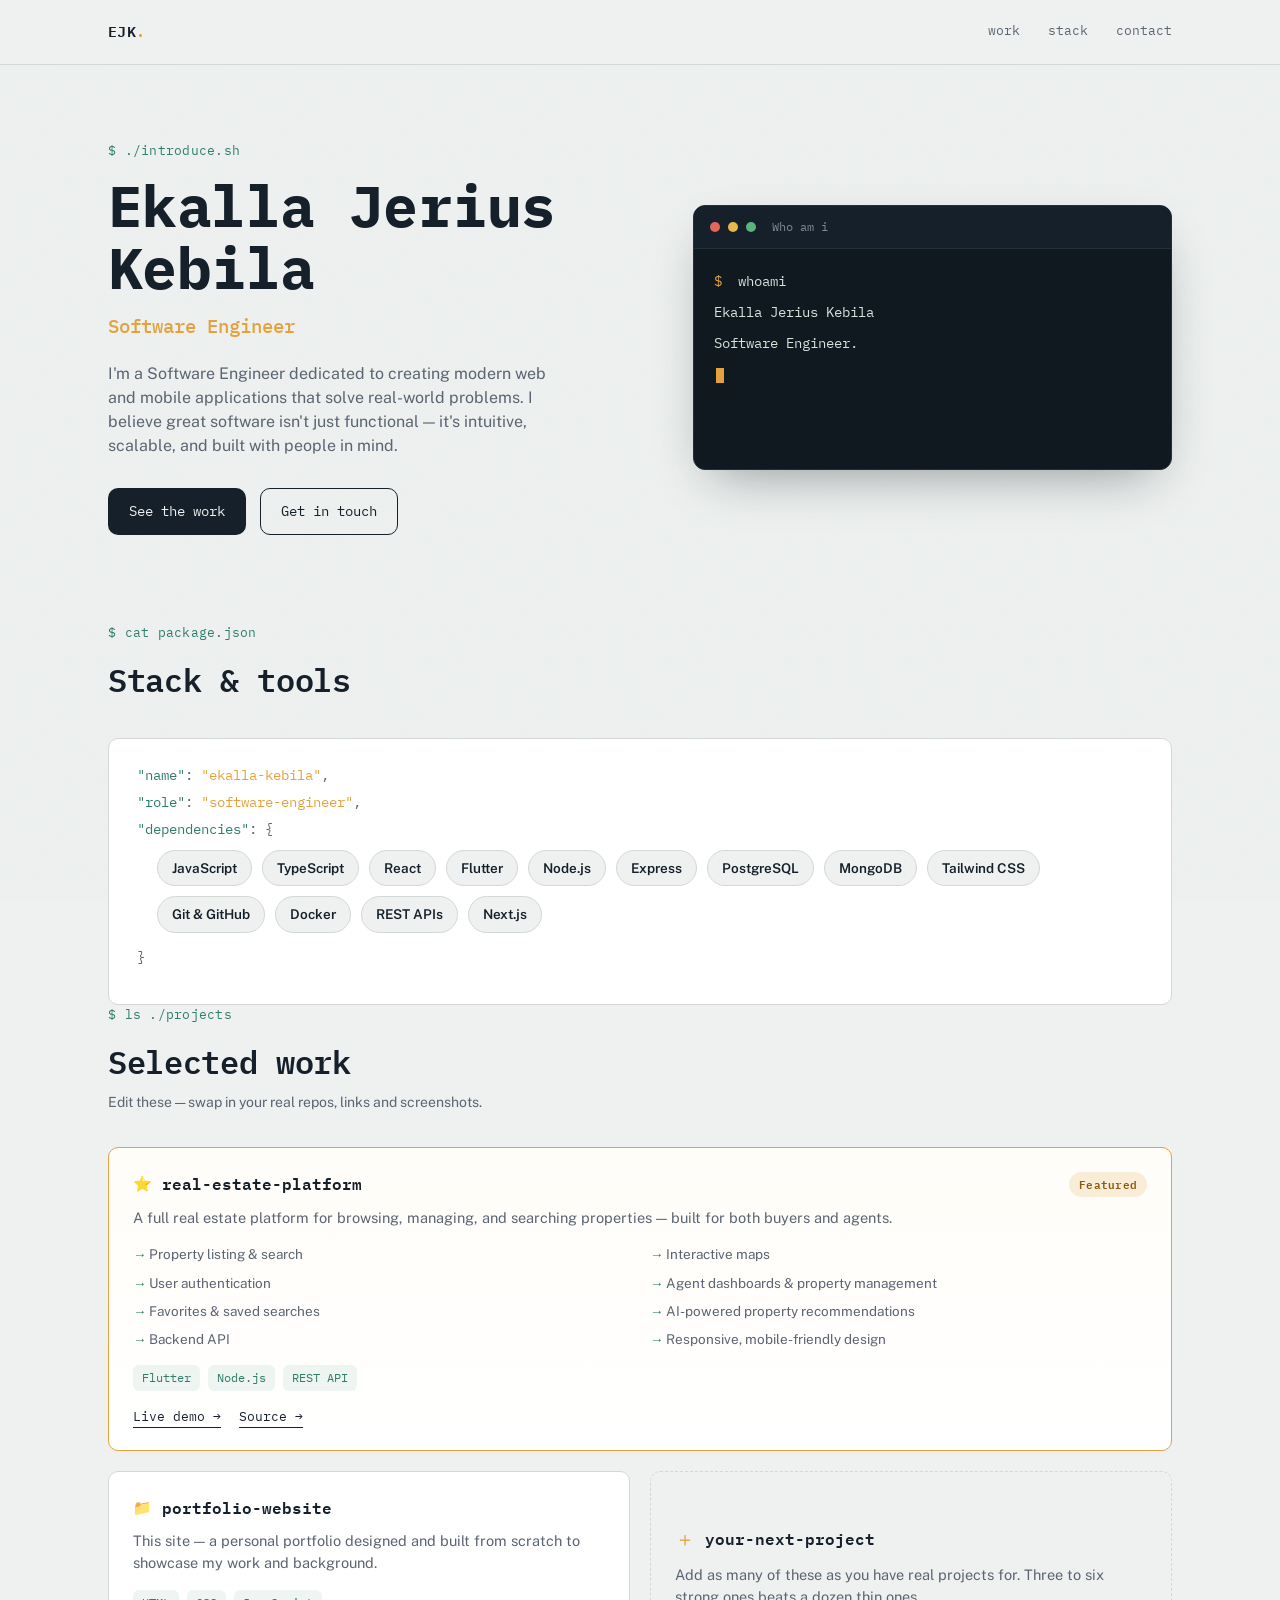
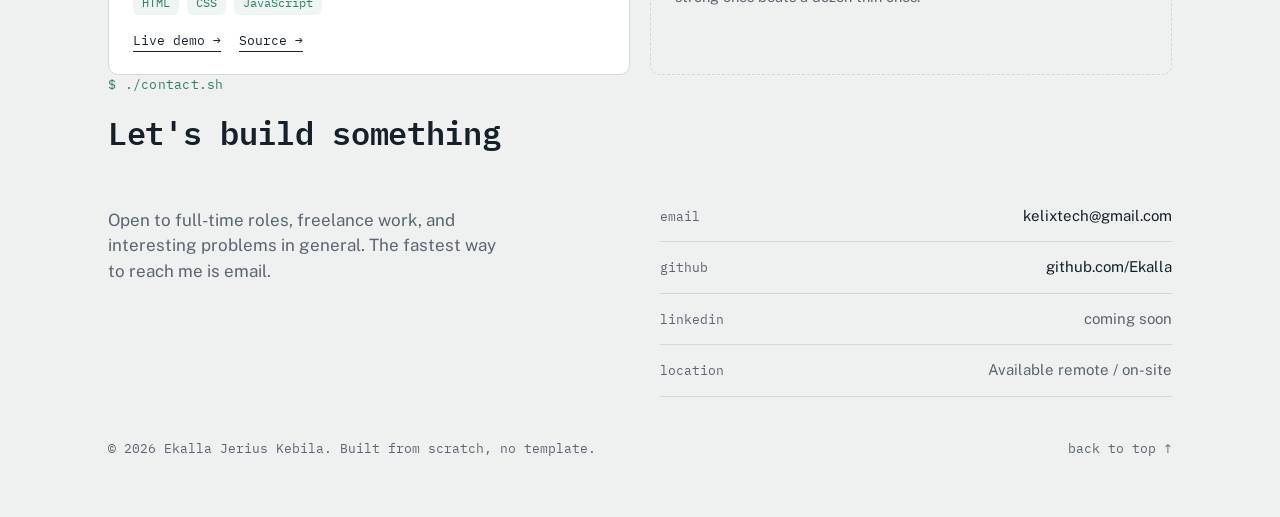
==== index.html @ 20f8044b "Update index.html" ====
<!DOCTYPE html>
<html lang="en">
<head>
<meta charset="UTF-8">
<meta name="viewport" content="width=device-width, initial-scale=1.0">
<title>Ekalla Jerius Kebila — Software Engineer</title>
<meta name="description" content="Portfolio of Ekalla Jerius Kebila, Software Engineer.">
<link rel="preconnect" href="https://fonts.googleapis.com">
<link rel="preconnect" href="https://fonts.gstatic.com" crossorigin>
<link href="https://fonts.googleapis.com/css2?family=IBM+Plex+Mono:wght@400;500;600;700&family=Public+Sans:wght@400;500;600;700;800&display=swap" rel="stylesheet">
<link rel="stylesheet" href="style.css">
</head>
<body>

<div class="noise"></div>

<header class="topbar">
  <div class="wrap topbar__inner">
    <span class="logo">EJK<span class="logo__dot">.</span></span>
    <nav class="nav">
      <a href="#work">work</a>
      <a href="#stack">stack</a>
      <a href="#contact">contact</a>
    </nav>
  </div>
</header>

<main>

  <!-- HERO -->
  <section class="hero wrap">
    <div class="hero__text">
      <p class="eyebrow">$ ./introduce.sh</p>
      <h1 class="h1">Ekalla Jerius<br>Kebila</h1>
      <p class="role">Software&nbsp;Engineer</p>
      <p class="hero__lede">
        I'm a Software Engineer dedicated to creating modern web and
        mobile applications that solve real-world problems. I believe
        great software isn't just functional — it's intuitive,
        scalable, and built with people in mind.
      </p>
      <div class="hero__cta">
        <a href="#work" class="btn btn--primary">See the work</a>
        <a href="#contact" class="btn btn--ghost">Get in touch</a>
      </div>
    </div>

    <div class="terminal" aria-hidden="false">
      <div class="terminal__bar">
        <span class="dot dot--r"></span>
        <span class="dot dot--y"></span>
        <span class="dot dot--g"></span>
        <span class="terminal__title">Who am i</span>
      </div>
      <div class="terminal__body" id="terminalBody">
        <p><span class="prompt">$</span> Who am i</p>
      </div>
    </div>
  </section>

  <!-- STACK / SKILLS -->
  <section id="stack" class="stack wrap">
    <div class="section-head">
      <p class="eyebrow">$ cat package.json</p>
      <h2 class="h2">Stack &amp; tools</h2>
    </div>

    <div class="pkg">
      <p class="pkg__line"><span class="pkg__key">"name"</span>: <span class="pkg__val">"ekalla-kebila"</span>,</p>
      <p class="pkg__line"><span class="pkg__key">"role"</span>: <span class="pkg__val">"software-engineer"</span>,</p>
      <p class="pkg__line"><span class="pkg__key">"dependencies"</span>: {</p>

      <div class="tag-grid">
        <span class="tag">JavaScript</span>
        <span class="tag">TypeScript</span>
        <span class="tag">React</span>
         <span class="tag">Flutter</span>
        <span class="tag">Node.js</span>
        <span class="tag">Express</span>
        <span class="tag">PostgreSQL</span>
        <span class="tag">MongoDB</span>
        <span class="tag">Tailwind CSS</span>
        <span class="tag">Git &amp; GitHub</span>
        <span class="tag">Docker</span>
        <span class="tag">REST APIs</span>
        <span class="tag">Next.js</span>
      </div>

      <p class="pkg__line">}</p>
    </div>
  </section>

  <!-- PROJECTS -->
  <section id="work" class="work wrap">
    <div class="section-head">
      <p class="eyebrow">$ ls ./projects</p>
      <h2 class="h2">Selected work</h2>
      <p class="section-note">Edit these — swap in your real repos, links and screenshots.</p>
    </div>

    <div class="repo-grid">

      <article class="repo repo--featured">
        <div class="repo__top">
          <span class="repo__icon">⭐</span>
          <h3 class="repo__name">real-estate-platform</h3>
          <span class="repo__badge">Featured</span>
        </div>
        <p class="repo__desc">
          A full real estate platform for browsing, managing, and
          searching properties — built for both buyers and agents.
        </p>
        <ul class="repo__features">
          <li>Property listing &amp; search</li>
          <li>Interactive maps</li>
          <li>User authentication</li>
          <li>Agent dashboards &amp; property management</li>
          <li>Favorites &amp; saved searches</li>
          <li>AI-powered property recommendations</li>
          <li>Backend API</li>
          <li>Responsive, mobile-friendly design</li>
        </ul>
        <div class="repo__tags">
          <span>Flutter</span><span>Node.js</span><span>REST API</span>
        </div>
        <div class="repo__links">
          <a href="#" class="repo__link">Live demo →</a>
          <a href="#" class="repo__link">Source →</a>
        </div>
      </article>

      <article class="repo">
        <div class="repo__top">
          <span class="repo__icon">📁</span>
          <h3 class="repo__name">portfolio-website</h3>
        </div>
        <p class="repo__desc">
          This site — a personal portfolio designed and built from
          scratch to showcase my work and background.
        </p>
        <div class="repo__tags">
          <span>HTML</span><span>CSS</span><span>JavaScript</span>
        </div>
        <div class="repo__links">
          <a href="https://ekalla.github.io" class="repo__link" target="_blank" rel="noopener">Live demo →</a>
          <a href="https://github.com/Ekalla" class="repo__link" target="_blank" rel="noopener">Source →</a>
        </div>
      </article>

      <article class="repo repo--add">
        <div class="repo__top">
          <span class="repo__icon">＋</span>
          <h3 class="repo__name">your-next-project</h3>
        </div>
        <p class="repo__desc">
          Add as many of these as you have real projects for.
          Three to six strong ones beats a dozen thin ones.
        </p>
      </article>

    </div>
  </section>

  <!-- CONTACT -->
  <section id="contact" class="contact wrap">
    <div class="section-head">
      <p class="eyebrow">$ ./contact.sh</p>
      <h2 class="h2">Let's build something</h2>
    </div>

    <div class="contact__grid">
      <p class="contact__lede">
        Open to full-time roles, freelance work, and interesting
        problems in general. The fastest way to reach me is email.
      </p>

      <ul class="contact__list">
        <li>
          <span class="contact__label">email</span>
          <a href="mailto:kelixtech@gmail.com">kelixtech@gmail.com</a>
        </li>
        <li>
          <span class="contact__label">github</span>
          <a href="https://github.com/Ekalla" target="_blank" rel="noopener">github.com/Ekalla</a>
        </li>
        <li>
          <span class="contact__label">linkedin</span>
          <span class="contact__plain">coming soon</span>
        </li>
        <li>
          <span class="contact__label">location</span>
          <span class="contact__plain">Available remote / on-site</span>
        </li>
      </ul>
    </div>
  </section>

</main>

<footer class="footer wrap">
  <p>© <span id="year"></span> Ekalla Jerius Kebila. Built from scratch, no template.</p>
  <a href="#top" class="footer__top">back to top ↑</a>
</footer>

<script src="script.js"></script>
</body>
</html>
---- style.css ----
/* ---------------------------------------------
   Tokens
--------------------------------------------- */
:root {
  --paper:      #EEF1F0;
  --surface:    #FFFFFF;
  --ink:        #16202B;
  --ink-soft:   #5B6472;
  --line:       #D3D8D6;
  --amber:      #E3A23C;
  --teal:       #2F7D6B;
  --terminal-bg:#101820;
  --terminal-txt:#D7E4DC;

  --font-display: 'IBM Plex Mono', ui-monospace, monospace;
  --font-body: 'Public Sans', -apple-system, sans-serif;

  --radius: 10px;
  --wrap: 1120px;
}

* { box-sizing: border-box; }

html { scroll-behavior: smooth; }

@media (prefers-reduced-motion: reduce) {
  html { scroll-behavior: auto; }
  * { animation-duration: 0.01ms !important; animation-iteration-count: 1 !important; transition-duration: 0.01ms !important; }
}

body {
  margin: 0;
  background: var(--paper);
  color: var(--ink);
  font-family: var(--font-body);
  line-height: 1.5;
  -webkit-font-smoothing: antialiased;
}

.wrap {
  max-width: var(--wrap);
  margin: 0 auto;
  padding: 0 28px;
}

a { color: inherit; }

/* subtle paper grain so the flat background doesn't feel dead */
.noise {
  position: fixed;
  inset: 0;
  pointer-events: none;
  z-index: 0;
  opacity: 0.035;
  background-image: url("data:image/svg+xml,%3Csvg xmlns='http://www.w3.org/2000/svg' width='120' height='120'%3E%3Cfilter id='n'%3E%3CfeTurbulence type='fractalNoise' baseFrequency='0.9' numOctaves='2' stitchTiles='stitch'/%3E%3C/filter%3E%3Crect width='100%25' height='100%25' filter='url(%23n)'/%3E%3C/svg%3E");
}

/* ---------------------------------------------
   Topbar
--------------------------------------------- */
.topbar {
  position: sticky;
  top: 0;
  z-index: 10;
  background: rgba(238, 241, 240, 0.82);
  backdrop-filter: blur(8px);
  border-bottom: 1px solid var(--line);
}

.topbar__inner {
  display: flex;
  align-items: center;
  justify-content: space-between;
  height: 64px;
}

.logo {
  font-family: var(--font-display);
  font-weight: 600;
  font-size: 15px;
  letter-spacing: 0.02em;
}
.logo__dot { color: var(--amber); }

.nav { display: flex; gap: 28px; }
.nav a {
  font-family: var(--font-display);
  font-size: 13px;
  text-decoration: none;
  color: var(--ink-soft);
  position: relative;
  padding-bottom: 2px;
}
.nav a:hover { color: var(--ink); }
.nav a::after {
  content: "";
  position: absolute;
  left: 0; bottom: -4px;
  width: 0; height: 2px;
  background: var(--amber);
  transition: width 0.2s ease;
}
.nav a:hover::after { width: 100%; }

/* ---------------------------------------------
   Type scale
--------------------------------------------- */
.eyebrow {
  font-family: var(--font-display);
  font-size: 13px;
  color: var(--teal);
  margin: 0 0 14px;
  letter-spacing: 0.02em;
}

.h1 {
  font-family: var(--font-display);
  font-weight: 700;
  font-size: clamp(34px, 5.4vw, 58px);
  line-height: 1.08;
  letter-spacing: -0.01em;
  margin: 0 0 12px;
}

.role {
  font-family: var(--font-display);
  font-size: clamp(16px, 2vw, 19px);
  color: var(--amber);
  margin: 0 0 22px;
  font-weight: 500;
}

.h2 {
  font-family: var(--font-display);
  font-size: clamp(24px, 3vw, 32px);
  font-weight: 600;
  margin: 0 0 6px;
  letter-spacing: -0.01em;
}

.section-note {
  color: var(--ink-soft);
  font-size: 14px;
  margin: 0;
}

/* ---------------------------------------------
   Hero
--------------------------------------------- */
.hero {
  display: grid;
  grid-template-columns: 1.05fr 0.95fr;
  gap: 56px;
  align-items: center;
  padding-top: 76px;
  padding-bottom: 88px;
  position: relative;
  z-index: 1;
}

.hero__lede {
  color: var(--ink-soft);
  font-size: 16px;
  max-width: 46ch;
  margin: 0 0 30px;
}

.hero__cta { display: flex; gap: 14px; flex-wrap: wrap; }

.btn {
  font-family: var(--font-display);
  font-size: 13.5px;
  text-decoration: none;
  padding: 12px 20px;
  border-radius: var(--radius);
  display: inline-block;
  border: 1px solid transparent;
  transition: transform 0.15s ease, background 0.15s ease;
}
.btn:hover { transform: translateY(-2px); }

.btn--primary {
  background: var(--ink);
  color: var(--paper);
}
.btn--primary:hover { background: #0c141c; }

.btn--ghost {
  border-color: var(--ink);
  color: var(--ink);
}
.btn--ghost:hover { background: var(--surface); }

/* Terminal */
.terminal {
  background: var(--terminal-bg);
  border-radius: 12px;
  overflow: hidden;
  box-shadow: 0 20px 50px -20px rgba(16, 24, 32, 0.45);
  border: 1px solid #232f3a;
}

.terminal__bar {
  display: flex;
  align-items: center;
  gap: 8px;
  padding: 12px 16px;
  background: #16202b;
  border-bottom: 1px solid #232f3a;
}

.dot { width: 10px; height: 10px; border-radius: 50%; display: inline-block; }
.dot--r { background: #E5675C; }
.dot--y { background: #E7B84B; }
.dot--g { background: #59B37A; }

.terminal__title {
  margin-left: 8px;
  font-family: var(--font-display);
  font-size: 12px;
  color: #7C8B98;
}

.terminal__body {
  padding: 22px 20px 26px;
  font-family: var(--font-display);
  font-size: 14px;
  color: var(--terminal-txt);
  min-height: 220px;
}

.terminal__body p { margin: 0 0 10px; white-space: pre-wrap; }
.prompt { color: var(--amber); margin-right: 8px; }

.caret {
  display: inline-block;
  width: 8px;
  height: 15px;
  background: var(--amber);
  margin-left: 2px;
  vertical-align: middle;
  animation: blink 1s step-end infinite;
}
@keyframes blink { 50% { opacity: 0; } }

/* ---------------------------------------------
   Sections shared
--------------------------------------------- */
section { padding: 64px 0; position: relative; z-index: 1; }
.section-head { margin-bottom: 34px; }

/* ---------------------------------------------
   Stack / package.json block
--------------------------------------------- */
.pkg {
  background: var(--surface);
  border: 1px solid var(--line);
  border-radius: var(--radius);
  padding: 26px 28px 30px;
  font-family: var(--font-display);
  font-size: 14px;
}
.pkg__line { margin: 0 0 6px; color: var(--ink-soft); }
.pkg__key { color: var(--teal); }
.pkg__val { color: var(--amber); }

.tag-grid {
  display: flex;
  flex-wrap: wrap;
  gap: 10px;
  margin: 10px 0 14px 20px;
}

.tag {
  font-family: var(--font-body);
  font-size: 13.5px;
  font-weight: 600;
  padding: 7px 14px;
  border-radius: 999px;
  background: var(--paper);
  border: 1px solid var(--line);
  color: var(--ink);
}

/* ---------------------------------------------
   Projects
--------------------------------------------- */
.repo-grid {
  display: grid;
  grid-template-columns: repeat(2, 1fr);
  gap: 20px;
}

.repo {
  background: var(--surface);
  border: 1px solid var(--line);
  border-radius: var(--radius);
  padding: 24px 24px 22px;
  transition: border-color 0.15s ease, transform 0.15s ease;
}
.repo:hover { border-color: var(--teal); transform: translateY(-3px); }

.repo--featured {
  grid-column: 1 / -1;
  border-color: var(--amber);
  background: linear-gradient(180deg, #FFFDF8 0%, var(--surface) 100%);
}
.repo--featured:hover { border-color: var(--amber); }

.repo__badge {
  margin-left: auto;
  font-family: var(--font-display);
  font-size: 11px;
  font-weight: 600;
  color: #8A5A0F;
  background: rgba(227, 162, 60, 0.18);
  padding: 4px 10px;
  border-radius: 999px;
  letter-spacing: 0.02em;
}

.repo__features {
  list-style: none;
  margin: 0 0 16px;
  padding: 0;
  display: grid;
  grid-template-columns: repeat(2, 1fr);
  gap: 8px 20px;
}
.repo__features li {
  font-size: 13.5px;
  color: var(--ink-soft);
  padding-left: 16px;
  position: relative;
}
.repo__features li::before {
  content: "→";
  position: absolute;
  left: 0;
  color: var(--teal);
}

.repo__top { display: flex; align-items: center; gap: 10px; margin-bottom: 10px; }
.repo__icon { font-size: 15px; }
.repo__name {
  font-family: var(--font-display);
  font-size: 16px;
  margin: 0;
  font-weight: 600;
}

.repo__desc {
  color: var(--ink-soft);
  font-size: 14.5px;
  margin: 0 0 16px;
}

.repo__tags {
  display: flex;
  flex-wrap: wrap;
  gap: 8px;
  margin-bottom: 16px;
}
.repo__tags span {
  font-family: var(--font-display);
  font-size: 11.5px;
  color: var(--teal);
  background: rgba(47, 125, 107, 0.08);
  padding: 4px 9px;
  border-radius: 6px;
}

.repo__links { display: flex; gap: 18px; }
.repo__link {
  font-family: var(--font-display);
  font-size: 13px;
  text-decoration: none;
  color: var(--ink);
  border-bottom: 1px solid var(--ink);
  padding-bottom: 1px;
}
.repo__link:hover { color: var(--amber); border-color: var(--amber); }

.repo--add {
  display: flex;
  flex-direction: column;
  justify-content: center;
  border-style: dashed;
  background: transparent;
}
.repo--add:hover { transform: none; }
.repo--add .repo__icon { color: var(--amber); font-size: 20px; }

/* ---------------------------------------------
   Contact
--------------------------------------------- */
.contact__grid {
  display: grid;
  grid-template-columns: 1fr 1fr;
  gap: 40px;
  align-items: start;
}

.contact__lede {
  font-size: 17px;
  max-width: 40ch;
  color: var(--ink-soft);
}

.contact__list { list-style: none; margin: 0; padding: 0; }
.contact__list li {
  display: flex;
  justify-content: space-between;
  padding: 14px 0;
  border-bottom: 1px solid var(--line);
  font-size: 15px;
}
.contact__list a { text-decoration: none; }
.contact__list a:hover { color: var(--teal); }

.contact__label {
  font-family: var(--font-display);
  font-size: 12.5px;
  color: var(--ink-soft);
  text-transform: lowercase;
  padding-top: 2px;
}

.contact__plain { color: var(--ink-soft); }

/* ---------------------------------------------
   Footer
--------------------------------------------- */
.footer {
  display: flex;
  justify-content: space-between;
  align-items: center;
  padding: 30px 28px 46px;
  font-family: var(--font-display);
  font-size: 12.5px;
  color: var(--ink-soft);
  position: relative;
  z-index: 1;
}
.footer__top { text-decoration: none; color: var(--ink-soft); }
.footer__top:hover { color: var(--ink); }

/* ---------------------------------------------
   Focus states
--------------------------------------------- */
a:focus-visible, button:focus-visible {
  outline: 2px solid var(--amber);
  outline-offset: 2px;
}

/* ---------------------------------------------
   Responsive
--------------------------------------------- */
@media (max-width: 880px) {
  .hero { grid-template-columns: 1fr; padding-top: 48px; }
  .repo-grid { grid-template-columns: 1fr; }
  .contact__grid { grid-template-columns: 1fr; }
  .nav { gap: 18px; }
}

@media (max-width: 480px) {
  .wrap { padding: 0 18px; }
  .terminal__body { font-size: 13px; }
}
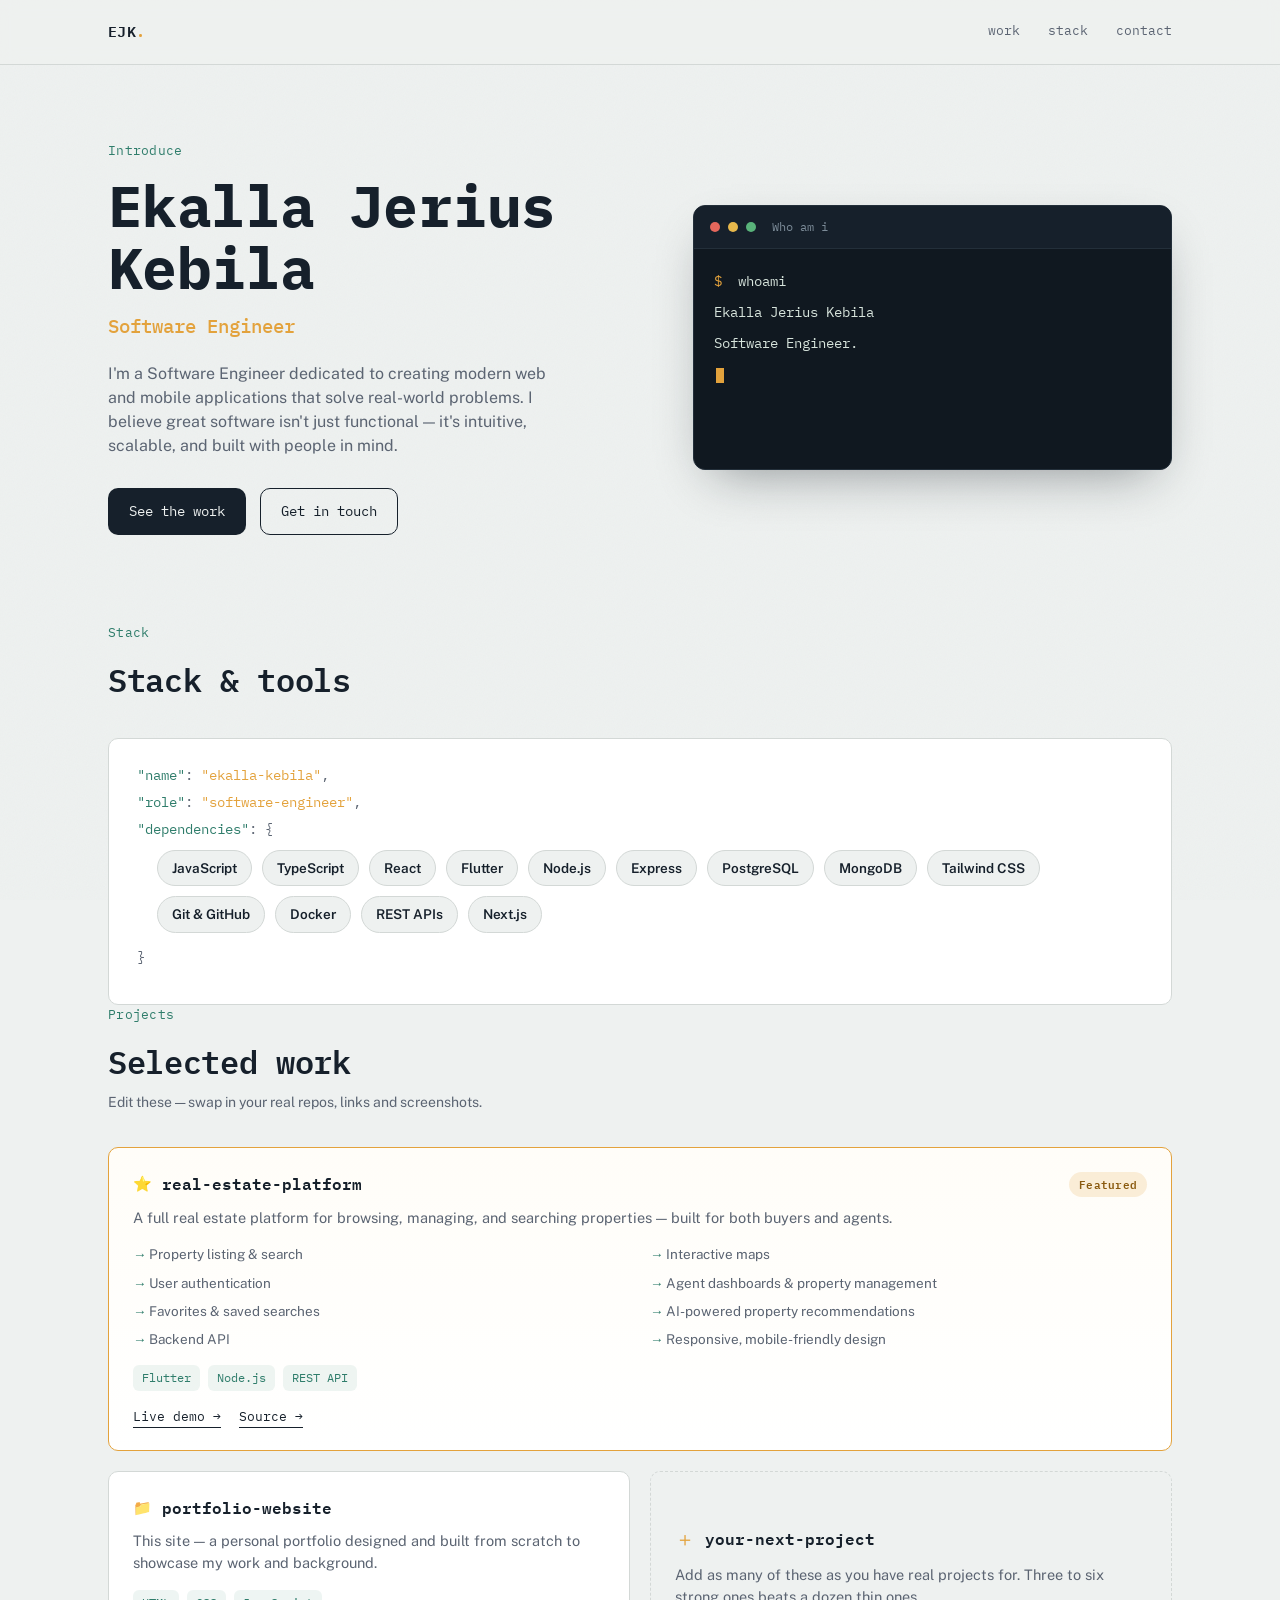
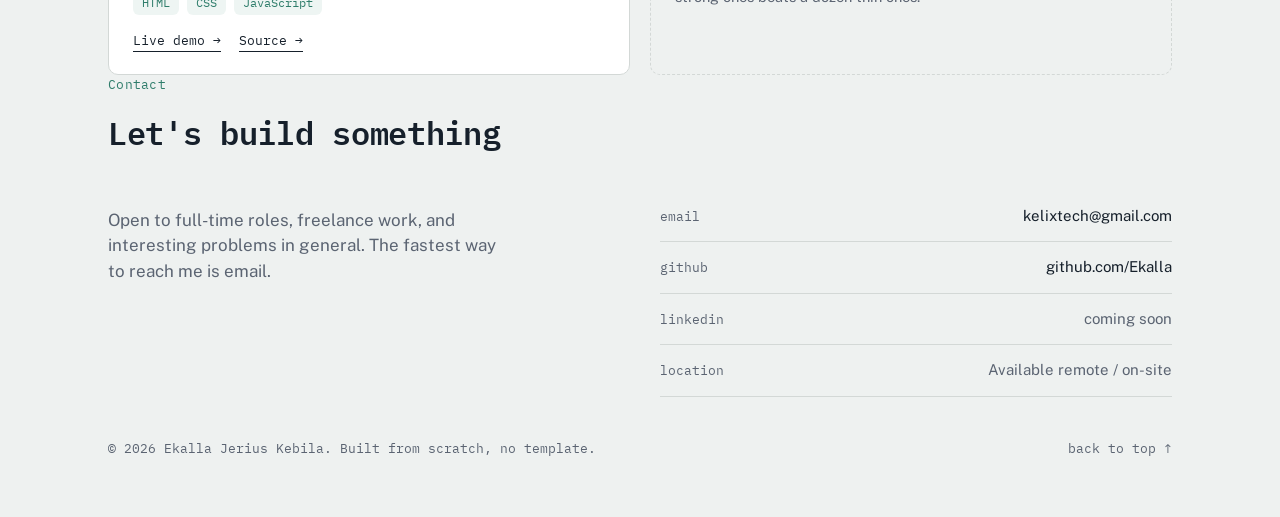
==== commit 6f1d772c: "Update index.html" ====
--- a/index.html
+++ b/index.html
@@ -30,7 +30,7 @@
   <!-- HERO -->
   <section class="hero wrap">
     <div class="hero__text">
-      <p class="eyebrow">$ ./introduce.sh</p>
+      <p class="eyebrow">Introduce</p>
       <h1 class="h1">Ekalla Jerius<br>Kebila</h1>
       <p class="role">Software&nbsp;Engineer</p>
       <p class="hero__lede">
@@ -61,7 +61,7 @@
   <!-- STACK / SKILLS -->
   <section id="stack" class="stack wrap">
     <div class="section-head">
-      <p class="eyebrow">$ cat package.json</p>
+      <p class="eyebrow">Stack</p>
       <h2 class="h2">Stack &amp; tools</h2>
     </div>
 
@@ -93,7 +93,7 @@
   <!-- PROJECTS -->
   <section id="work" class="work wrap">
     <div class="section-head">
-      <p class="eyebrow">$ ls ./projects</p>
+      <p class="eyebrow">Projects</p>
       <h2 class="h2">Selected work</h2>
       <p class="section-note">Edit these — swap in your real repos, links and screenshots.</p>
     </div>
@@ -164,7 +164,7 @@
   <!-- CONTACT -->
   <section id="contact" class="contact wrap">
     <div class="section-head">
-      <p class="eyebrow">$ ./contact.sh</p>
+      <p class="eyebrow">Contact</p>
       <h2 class="h2">Let's build something</h2>
     </div>
 
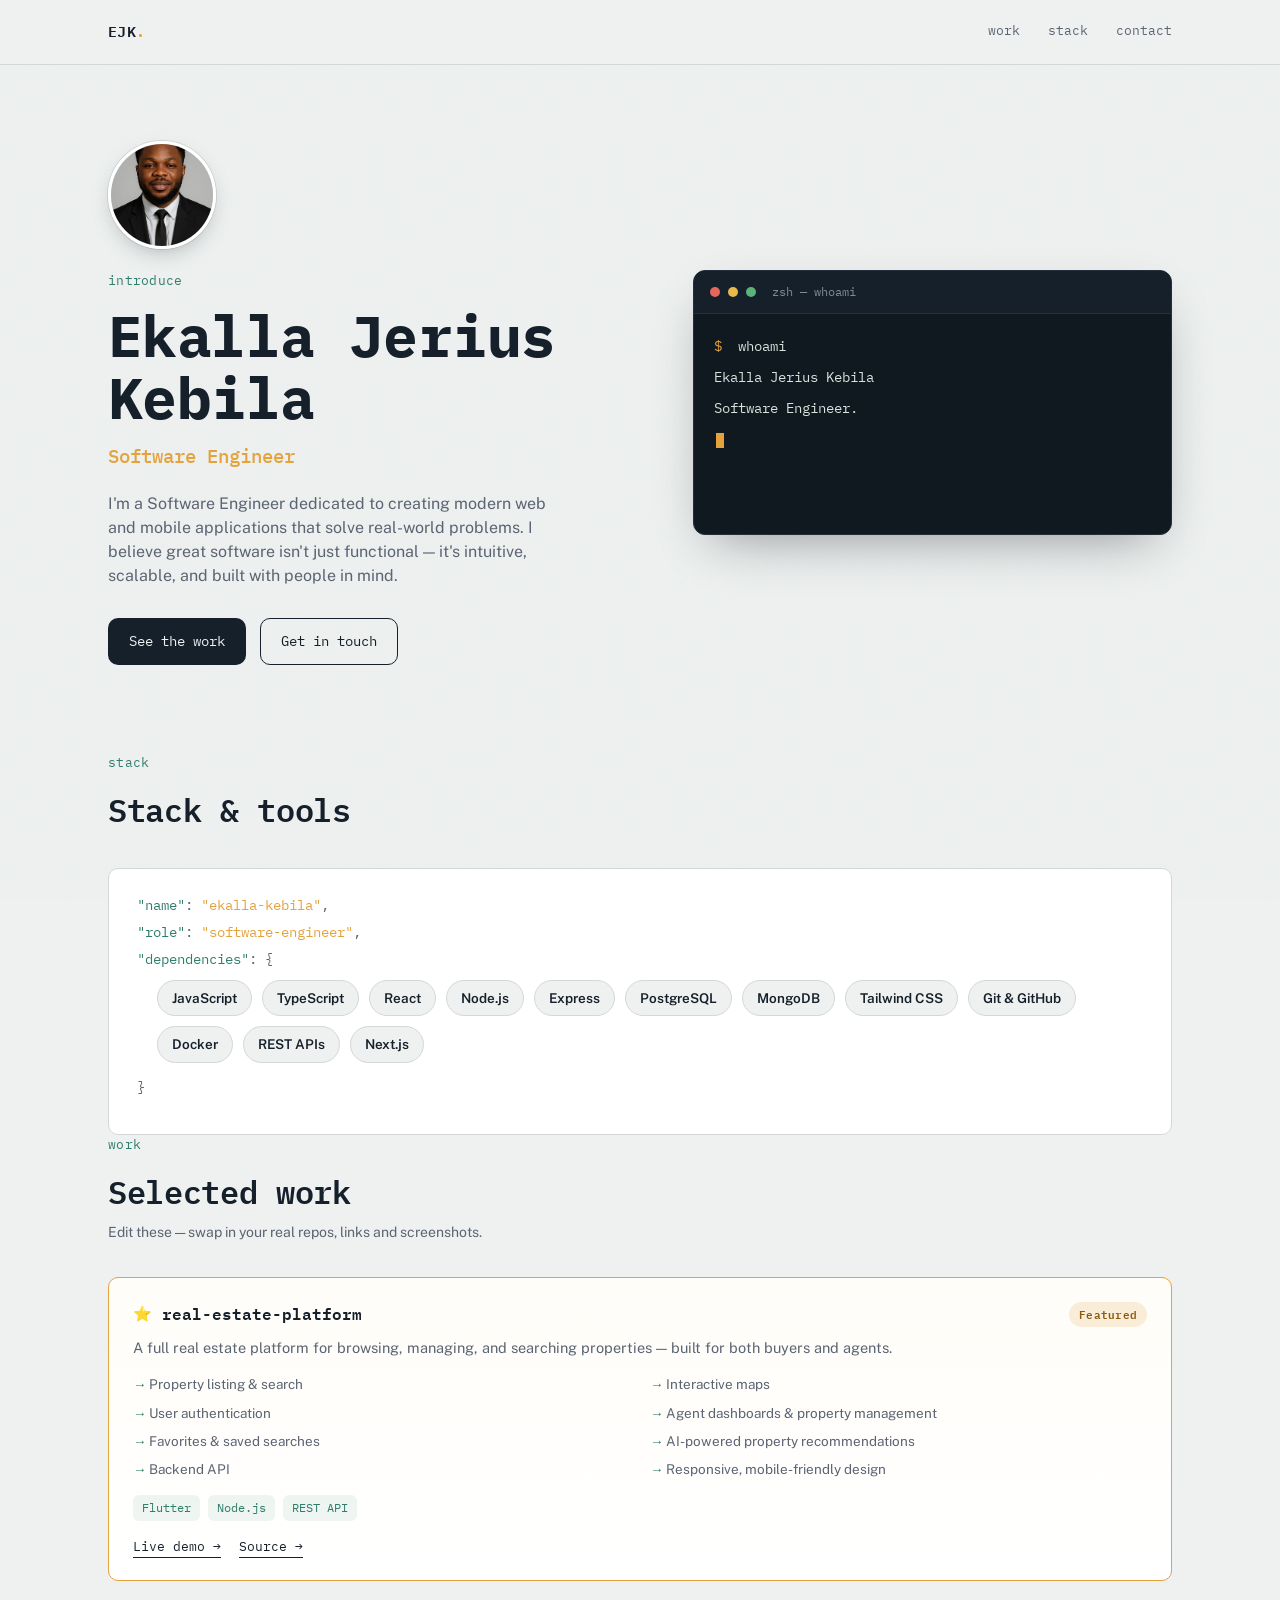
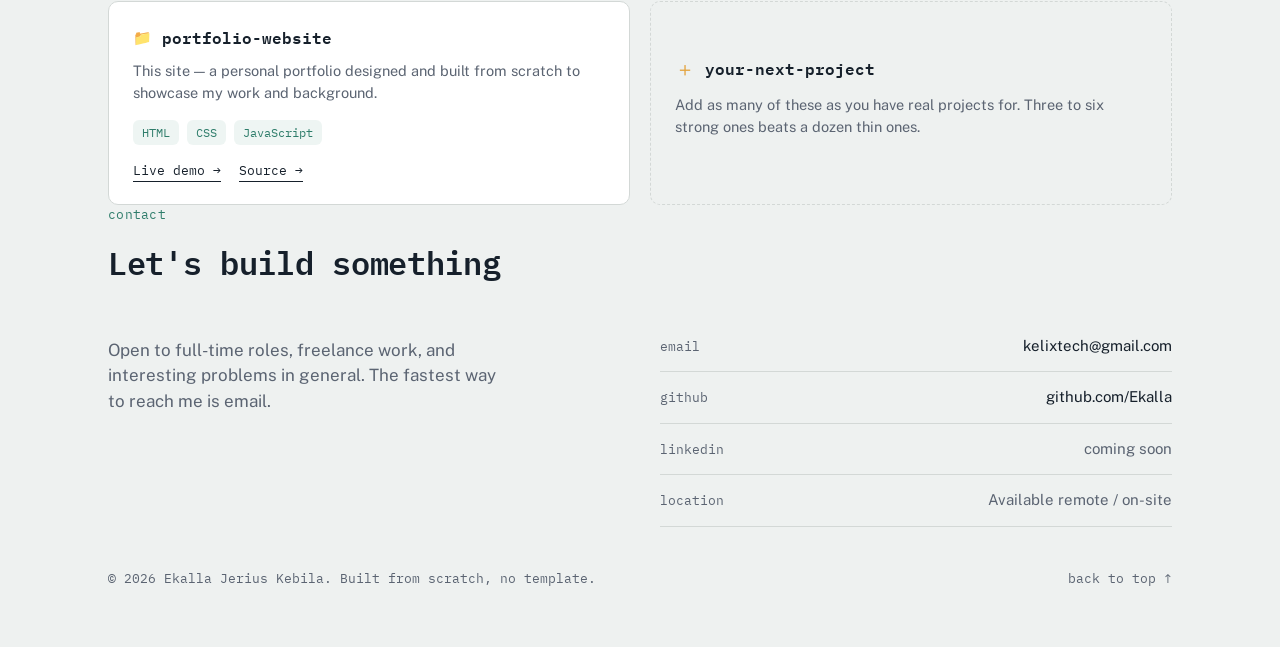
==== commit 5bdbd233: "Update index.html" ====
--- a/index.html
+++ b/index.html
@@ -30,7 +30,8 @@
   <!-- HERO -->
   <section class="hero wrap">
     <div class="hero__text">
-      <p class="eyebrow">Introduce</p>
+      <img src="assets/profile.jpg" alt="Ekalla Jerius Kebila" class="avatar">
+      <p class="eyebrow">introduce</p>
       <h1 class="h1">Ekalla Jerius<br>Kebila</h1>
       <p class="role">Software&nbsp;Engineer</p>
       <p class="hero__lede">
@@ -50,10 +51,10 @@
         <span class="dot dot--r"></span>
         <span class="dot dot--y"></span>
         <span class="dot dot--g"></span>
-        <span class="terminal__title">Who am i</span>
+        <span class="terminal__title">zsh — whoami</span>
       </div>
       <div class="terminal__body" id="terminalBody">
-        <p><span class="prompt">$</span> Who am i</p>
+        <p><span class="prompt">$</span> whoami</p>
       </div>
     </div>
   </section>
@@ -61,7 +62,7 @@
   <!-- STACK / SKILLS -->
   <section id="stack" class="stack wrap">
     <div class="section-head">
-      <p class="eyebrow">Stack</p>
+      <p class="eyebrow">stack</p>
       <h2 class="h2">Stack &amp; tools</h2>
     </div>
 
@@ -74,7 +75,6 @@
         <span class="tag">JavaScript</span>
         <span class="tag">TypeScript</span>
         <span class="tag">React</span>
-         <span class="tag">Flutter</span>
         <span class="tag">Node.js</span>
         <span class="tag">Express</span>
         <span class="tag">PostgreSQL</span>
@@ -93,7 +93,7 @@
   <!-- PROJECTS -->
   <section id="work" class="work wrap">
     <div class="section-head">
-      <p class="eyebrow">Projects</p>
+      <p class="eyebrow">work</p>
       <h2 class="h2">Selected work</h2>
       <p class="section-note">Edit these — swap in your real repos, links and screenshots.</p>
     </div>
@@ -164,7 +164,7 @@
   <!-- CONTACT -->
   <section id="contact" class="contact wrap">
     <div class="section-head">
-      <p class="eyebrow">Contact</p>
+      <p class="eyebrow">contact</p>
       <h2 class="h2">Let's build something</h2>
     </div>
 
--- a/style.css
+++ b/style.css
@@ -165,6 +165,17 @@
   margin: 0 0 30px;
 }
 
+.avatar {
+  width: 108px;
+  height: 108px;
+  border-radius: 50%;
+  object-fit: cover;
+  border: 3px solid var(--surface);
+  box-shadow: 0 8px 22px -8px rgba(22, 32, 43, 0.35), 0 0 0 1px var(--line);
+  margin-bottom: 22px;
+  display: block;
+}
+
 .hero__cta { display: flex; gap: 14px; flex-wrap: wrap; }
 
 .btn {
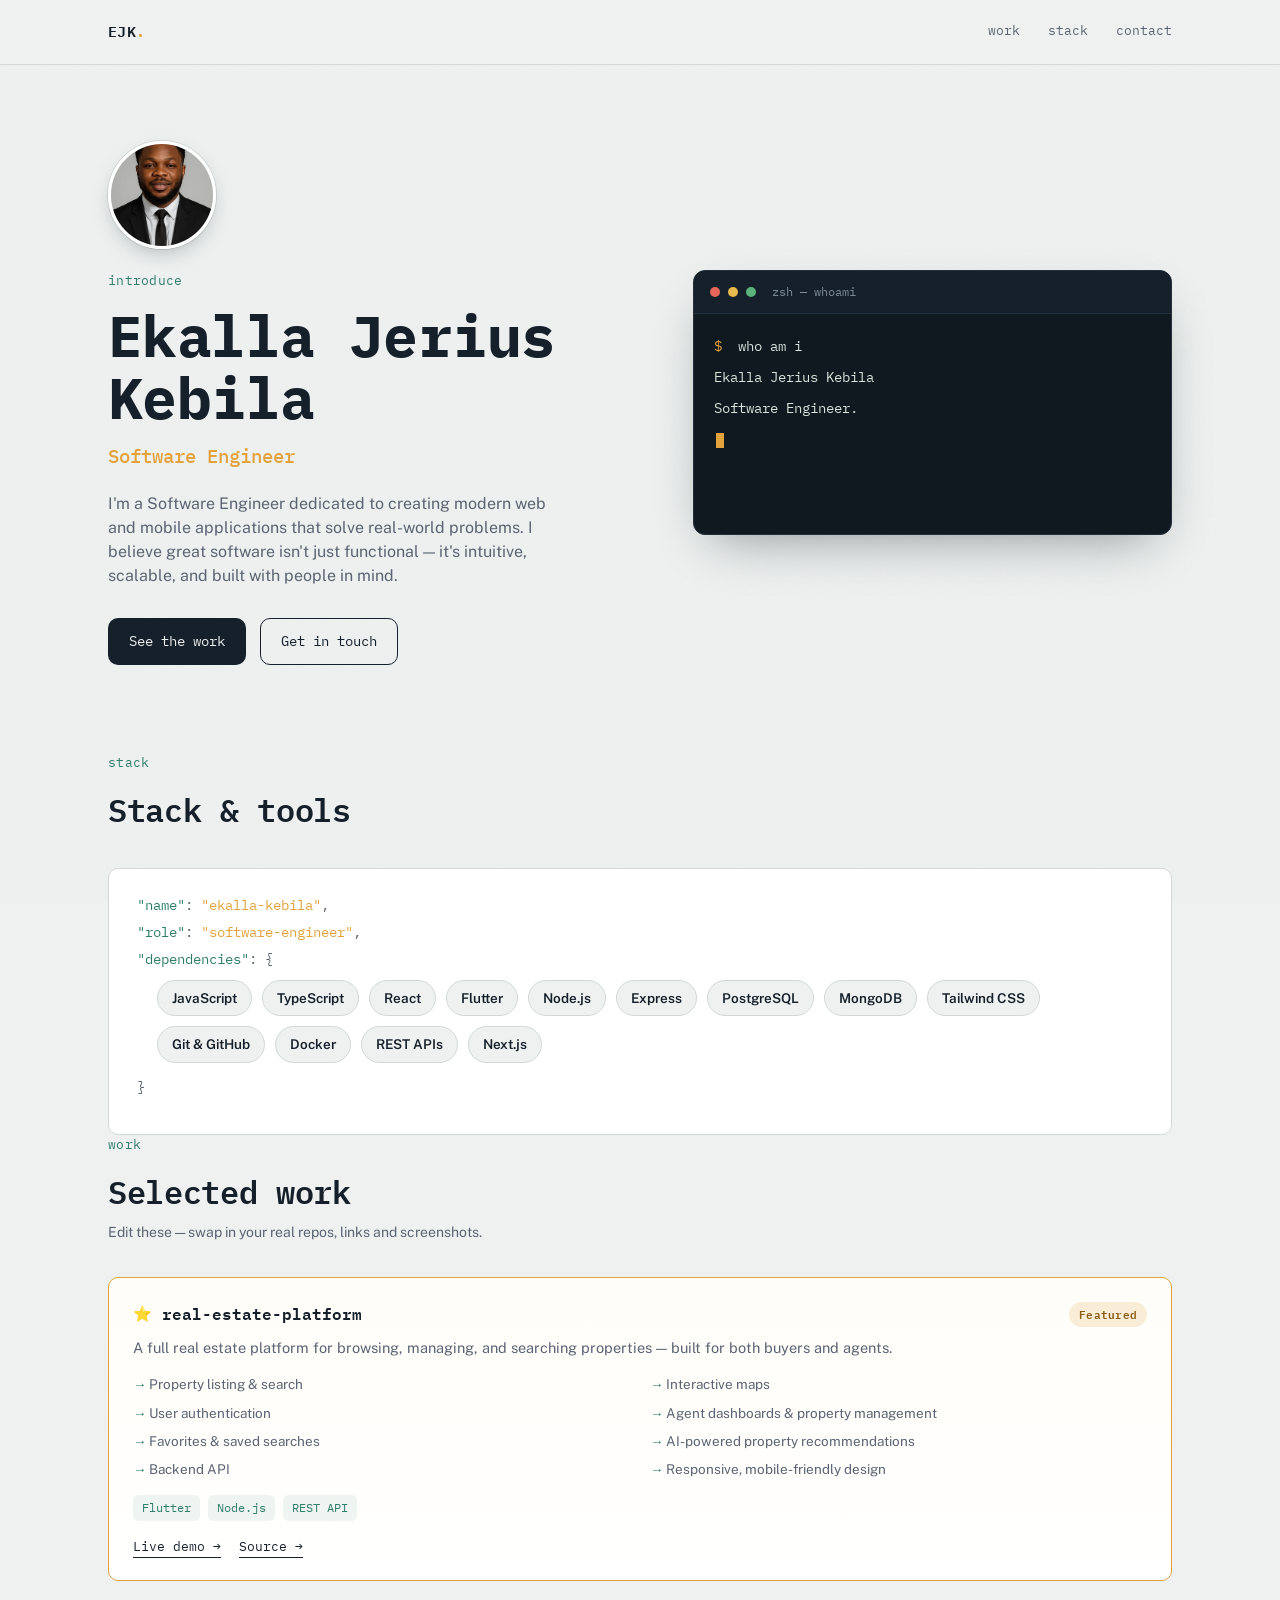
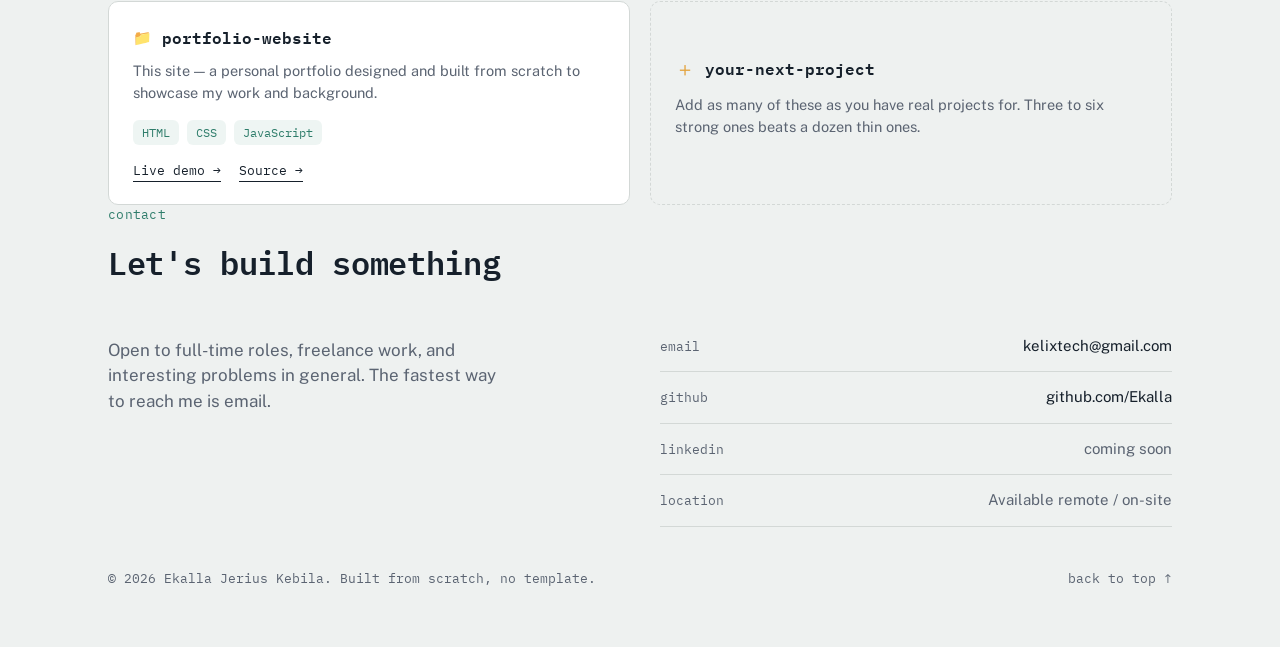
==== commit 22ebac15: "Update index.html" ====
--- a/index.html
+++ b/index.html
@@ -75,6 +75,7 @@
         <span class="tag">JavaScript</span>
         <span class="tag">TypeScript</span>
         <span class="tag">React</span>
+         <span class="tag">Flutter</span>
         <span class="tag">Node.js</span>
         <span class="tag">Express</span>
         <span class="tag">PostgreSQL</span>
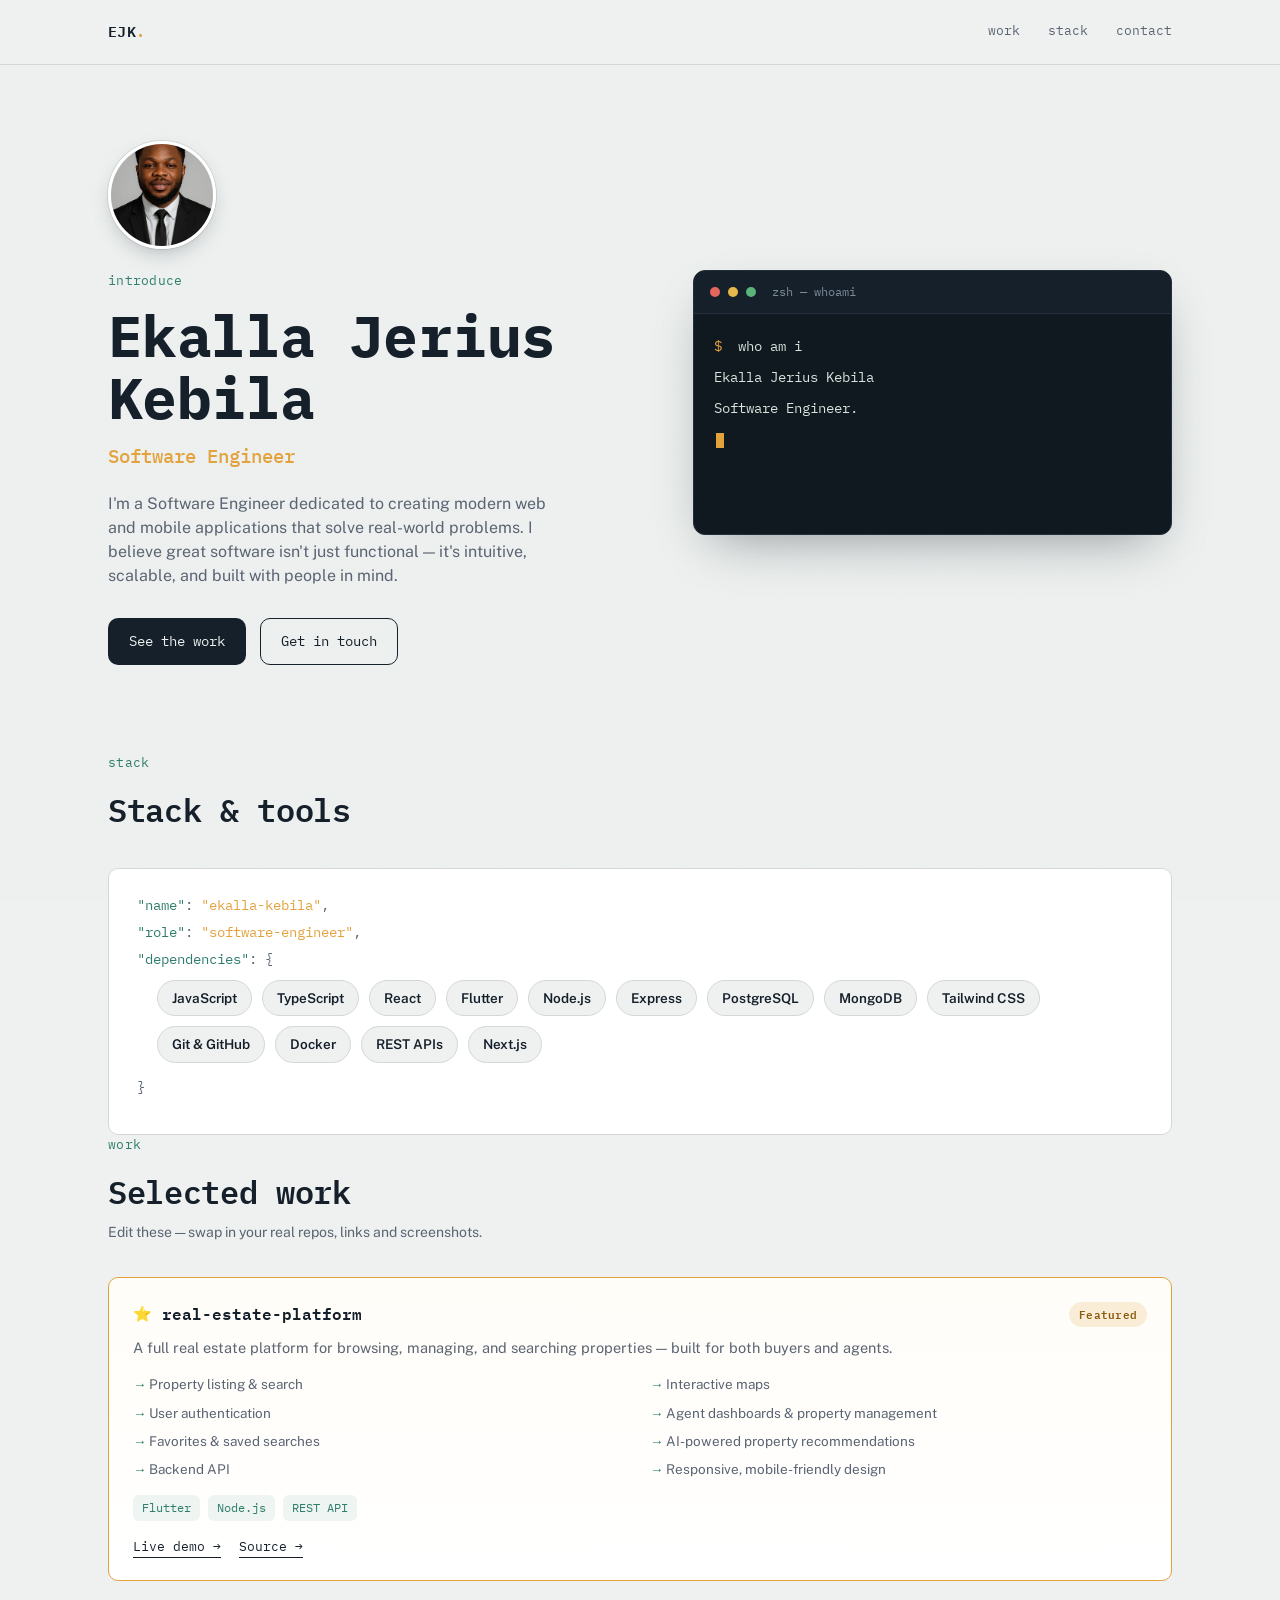
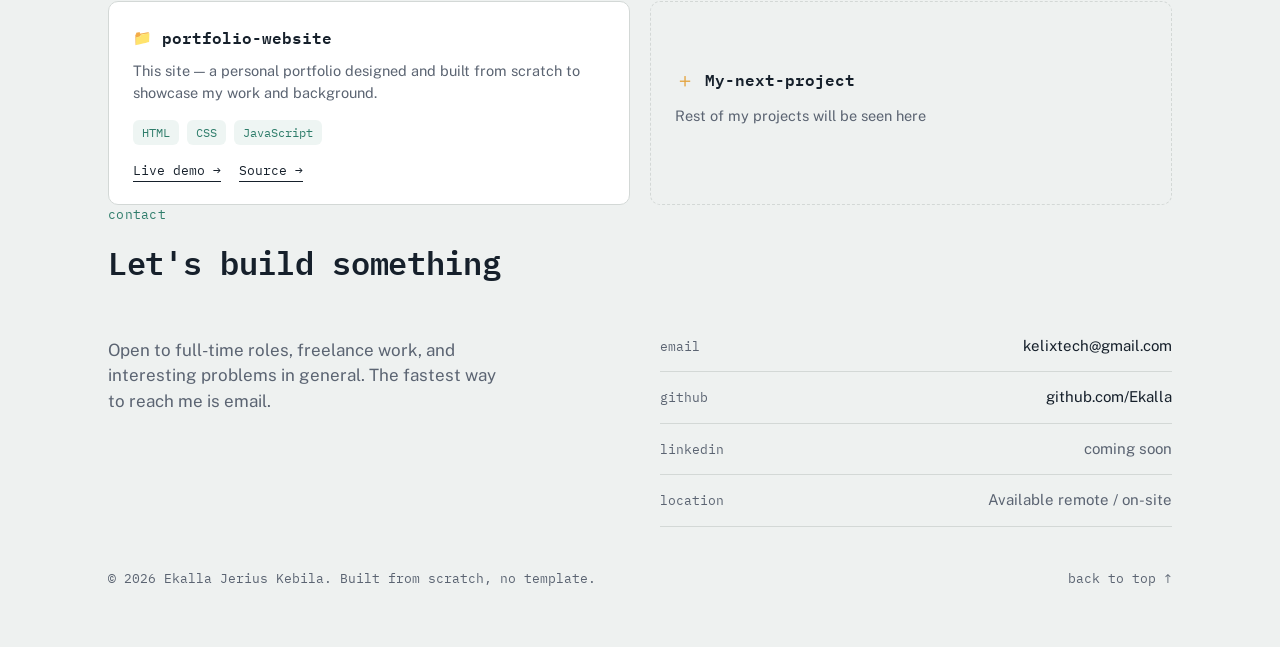
==== commit b89d7bcf: "Update index.html" ====
--- a/index.html
+++ b/index.html
@@ -151,11 +151,10 @@
       <article class="repo repo--add">
         <div class="repo__top">
           <span class="repo__icon">＋</span>
-          <h3 class="repo__name">your-next-project</h3>
+          <h3 class="repo__name">My-next-project</h3>
         </div>
         <p class="repo__desc">
-          Add as many of these as you have real projects for.
-          Three to six strong ones beats a dozen thin ones.
+         Rest of my projects will be seen here 
         </p>
       </article>
 
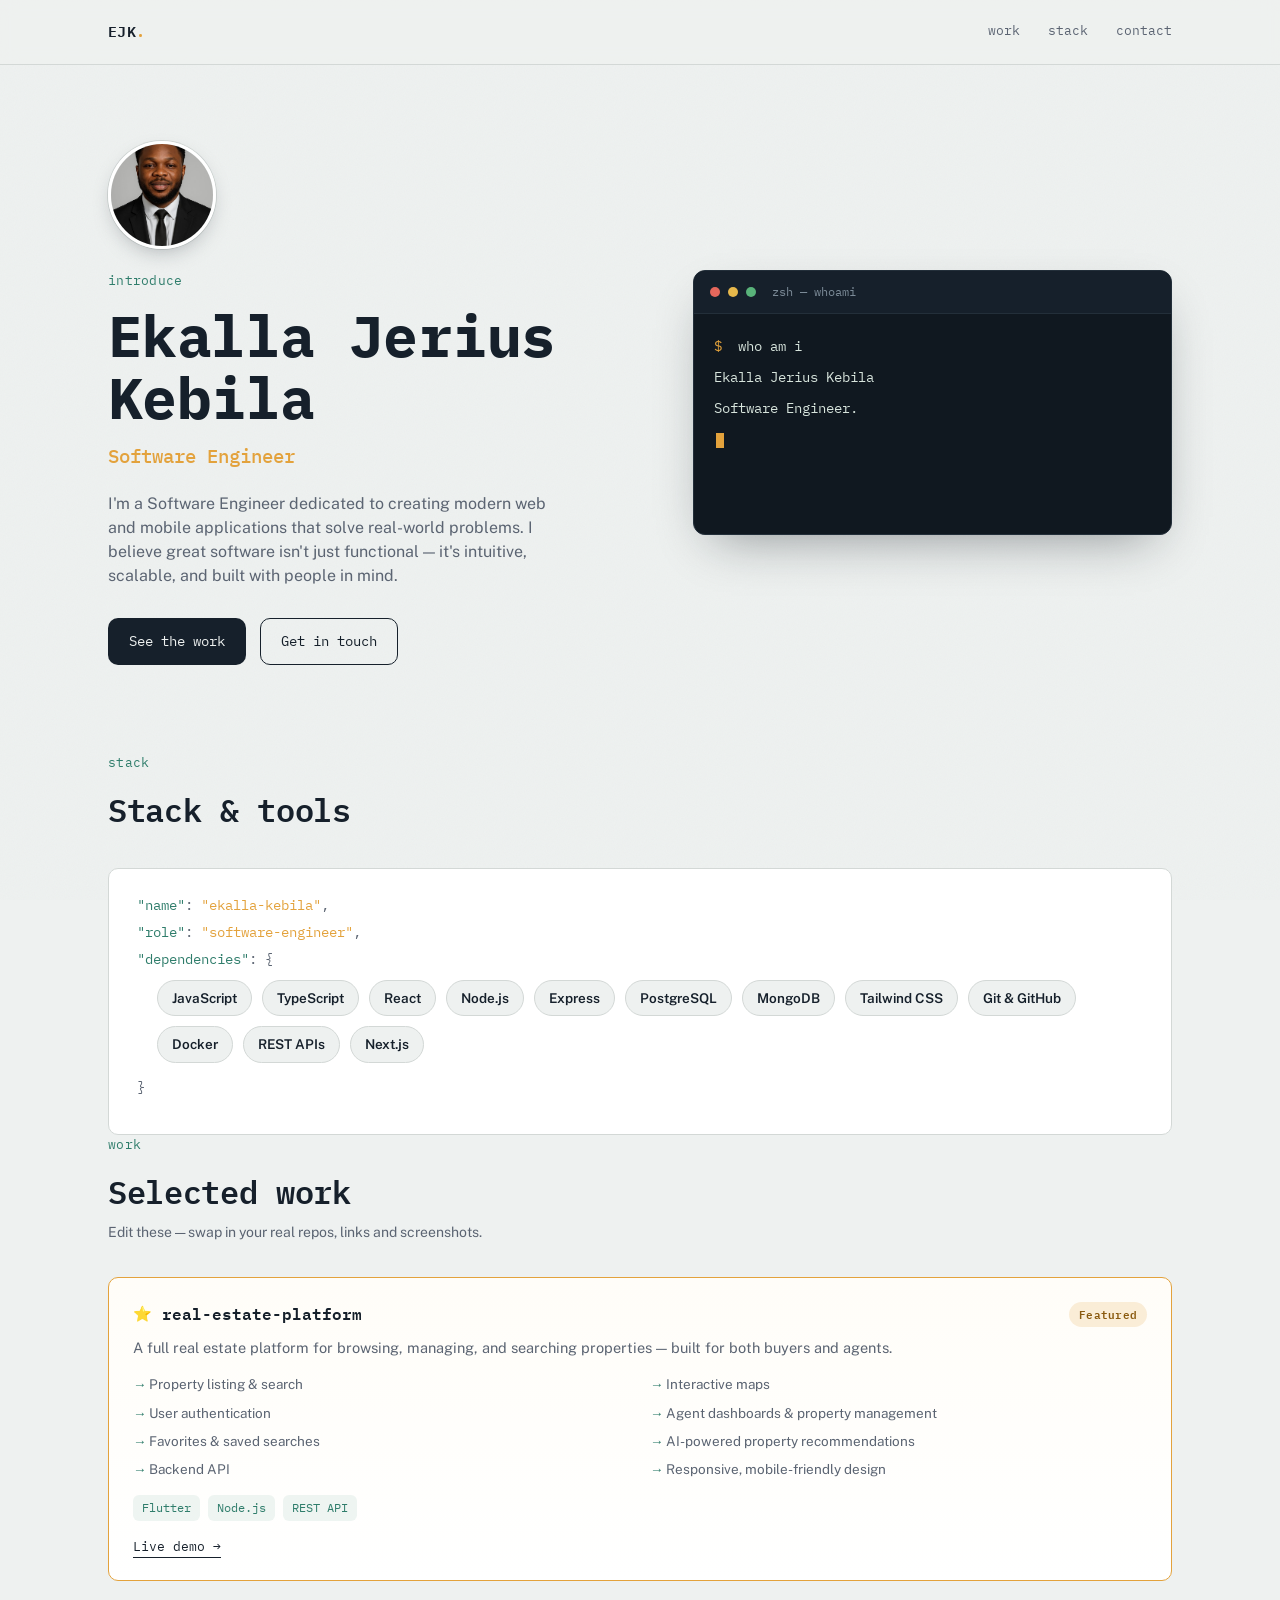
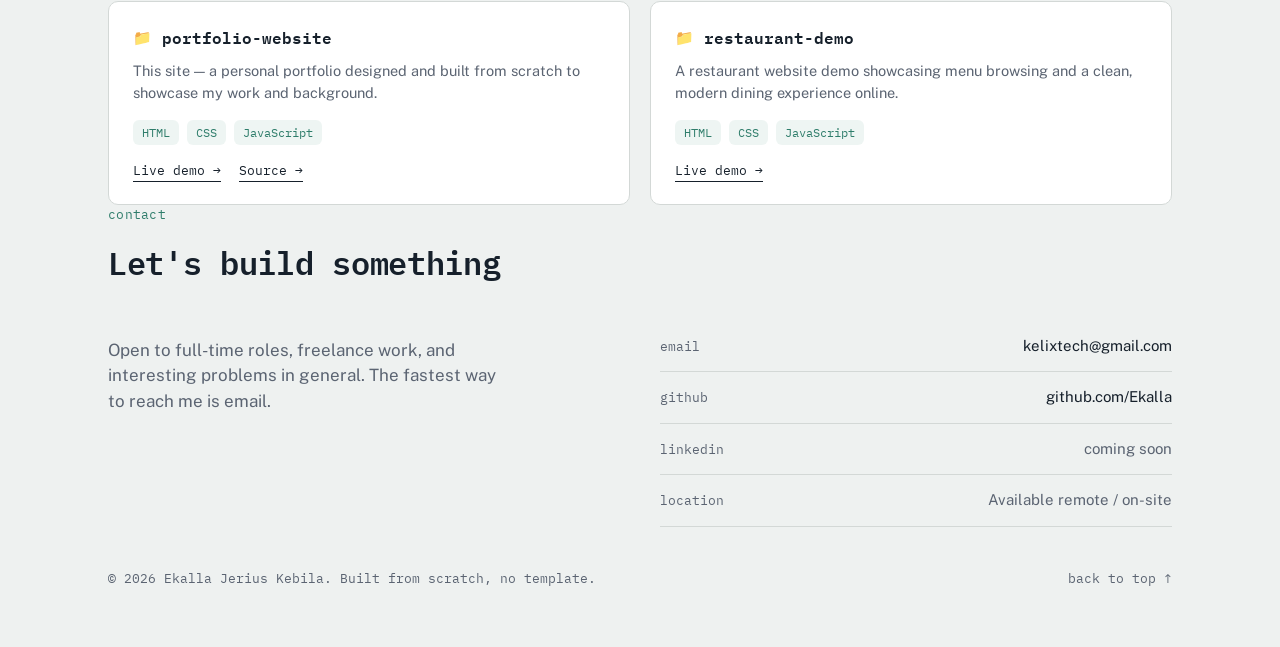
==== commit 7ffc1cbb: "Update index.html" ====
--- a/index.html
+++ b/index.html
@@ -75,7 +75,6 @@
         <span class="tag">JavaScript</span>
         <span class="tag">TypeScript</span>
         <span class="tag">React</span>
-         <span class="tag">Flutter</span>
         <span class="tag">Node.js</span>
         <span class="tag">Express</span>
         <span class="tag">PostgreSQL</span>
@@ -125,8 +124,7 @@
           <span>Flutter</span><span>Node.js</span><span>REST API</span>
         </div>
         <div class="repo__links">
-          <a href="#" class="repo__link">Live demo →</a>
-          <a href="#" class="repo__link">Source →</a>
+          <a href="https://keylix.en.uptodown.com/android" class="repo__link" target="_blank" rel="noopener">Live demo →</a>
         </div>
       </article>
 
@@ -148,14 +146,21 @@
         </div>
       </article>
 
-      <article class="repo repo--add">
+      <article class="repo">
         <div class="repo__top">
-          <span class="repo__icon">＋</span>
-          <h3 class="repo__name">My-next-project</h3>
+          <span class="repo__icon">📁</span>
+          <h3 class="repo__name">restaurant-demo</h3>
         </div>
         <p class="repo__desc">
-         Rest of my projects will be seen here 
+          A restaurant website demo showcasing menu browsing and a
+          clean, modern dining experience online.
         </p>
+        <div class="repo__tags">
+          <span>HTML</span><span>CSS</span><span>JavaScript</span>
+        </div>
+        <div class="repo__links">
+          <a href="https://restaurant-jerius.netlify.app/" class="repo__link" target="_blank" rel="noopener">Live demo →</a>
+        </div>
       </article>
 
     </div>
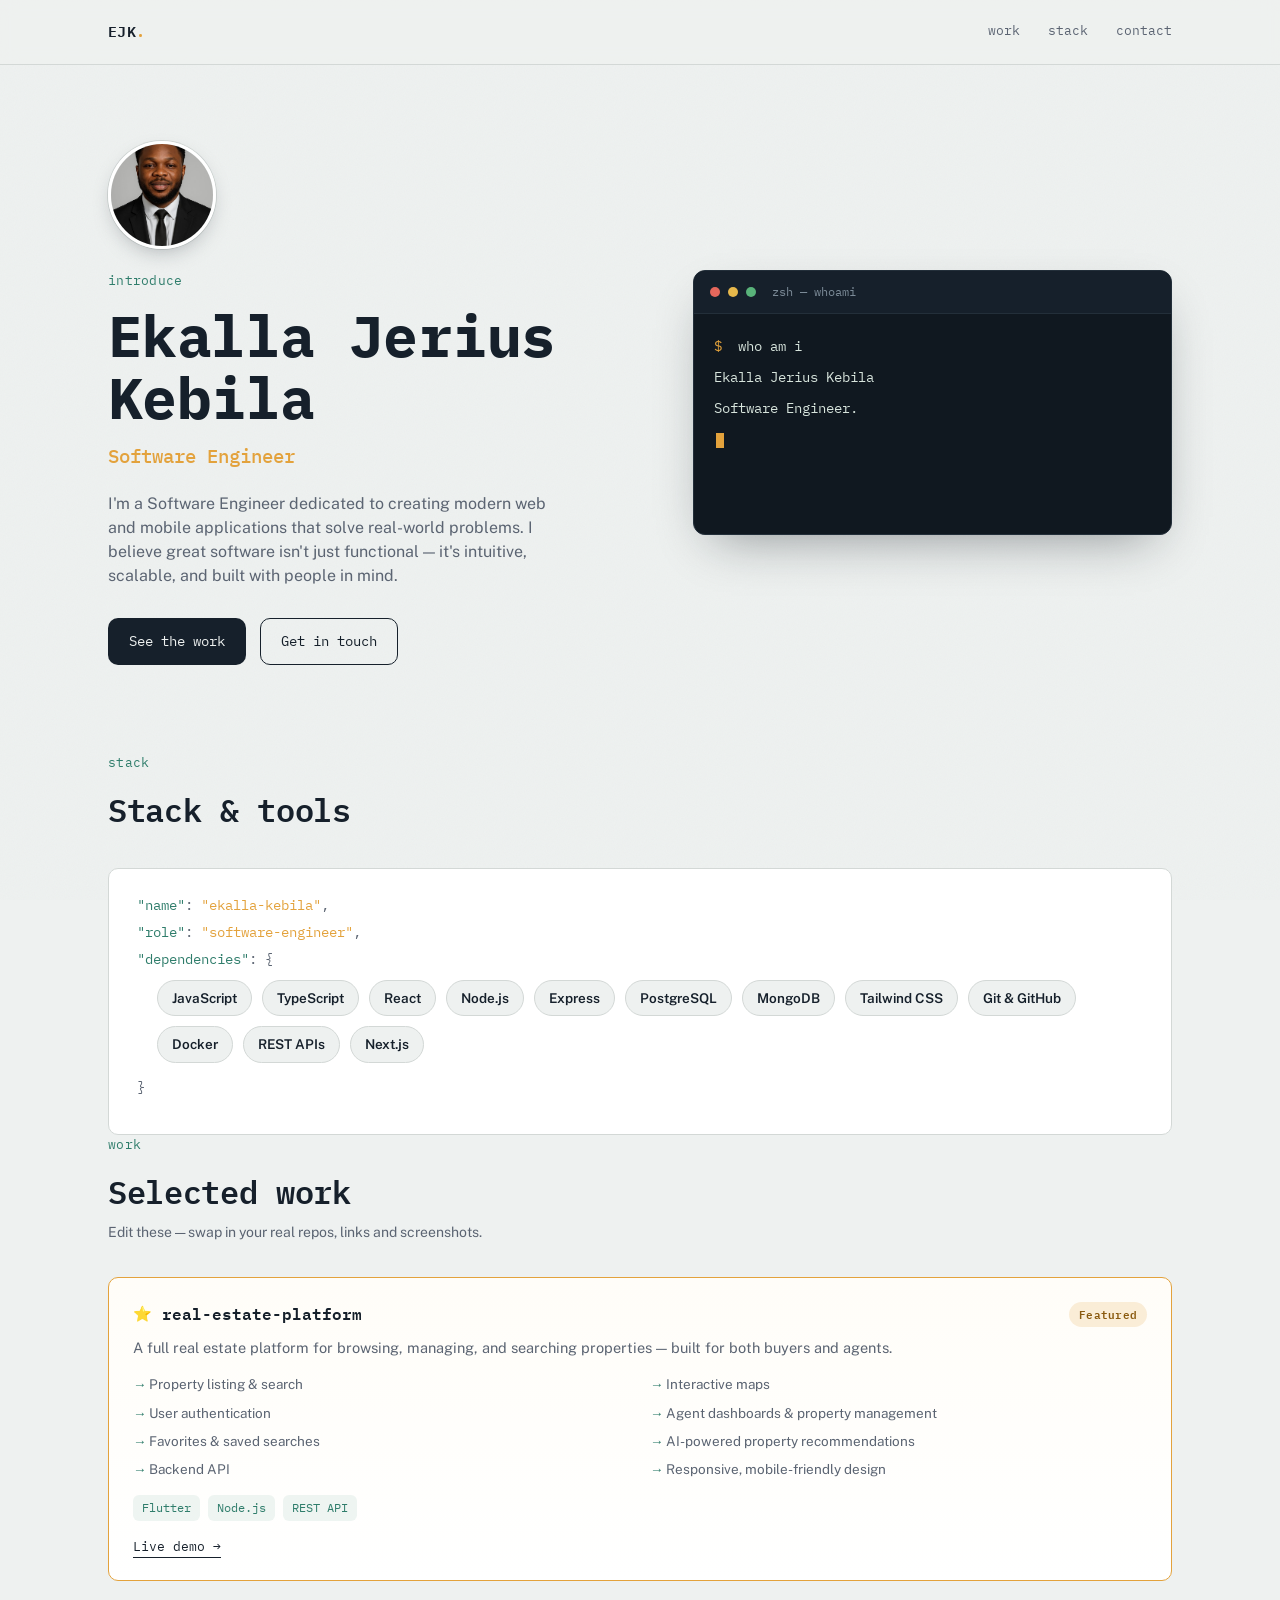
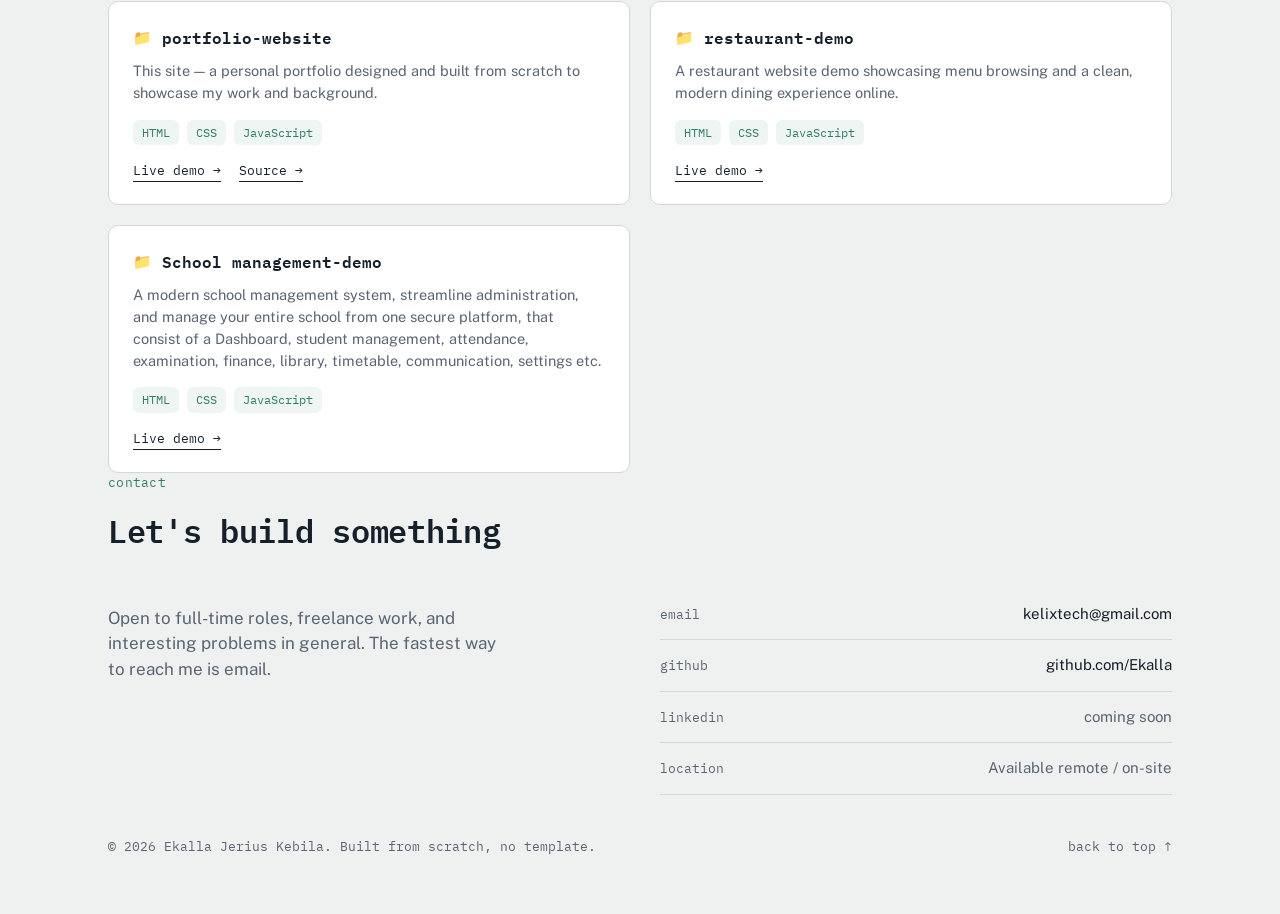
==== commit b447ae81: "Update index.html" ====
--- a/index.html
+++ b/index.html
@@ -159,7 +159,26 @@
           <span>HTML</span><span>CSS</span><span>JavaScript</span>
         </div>
         <div class="repo__links">
-          <a href="https://restaurant-jerius.netlify.app/" class="repo__link" target="_blank" rel="noopener">Live demo →</a>
+          <a href="https://super-demo.netlify.app/" class="repo__link" target="_blank" rel="noopener">Live demo →</a>
+        </div>
+      </article>
+
+      <article class="repo">
+        <div class="repo__top">
+          <span class="repo__icon">📁</span>
+          <h3 class="repo__name">School management-demo</h3>
+        </div>
+        <p class="repo__desc">
+          A modern school management system, streamline administration, and
+          manage your entire school from one secure platform, that consist 
+          of a Dashboard, student management, attendance, examination, finance,
+          library, timetable, communication, settings etc.
+        </p>
+        <div class="repo__tags">
+          <span>HTML</span><span>CSS</span><span>JavaScript</span>
+        </div>
+        <div class="repo__links">
+          <a href="https://management-system-jerius.netlify.app/" class="repo__link" target="_blank" rel="noopener">Live demo →</a>
         </div>
       </article>
 
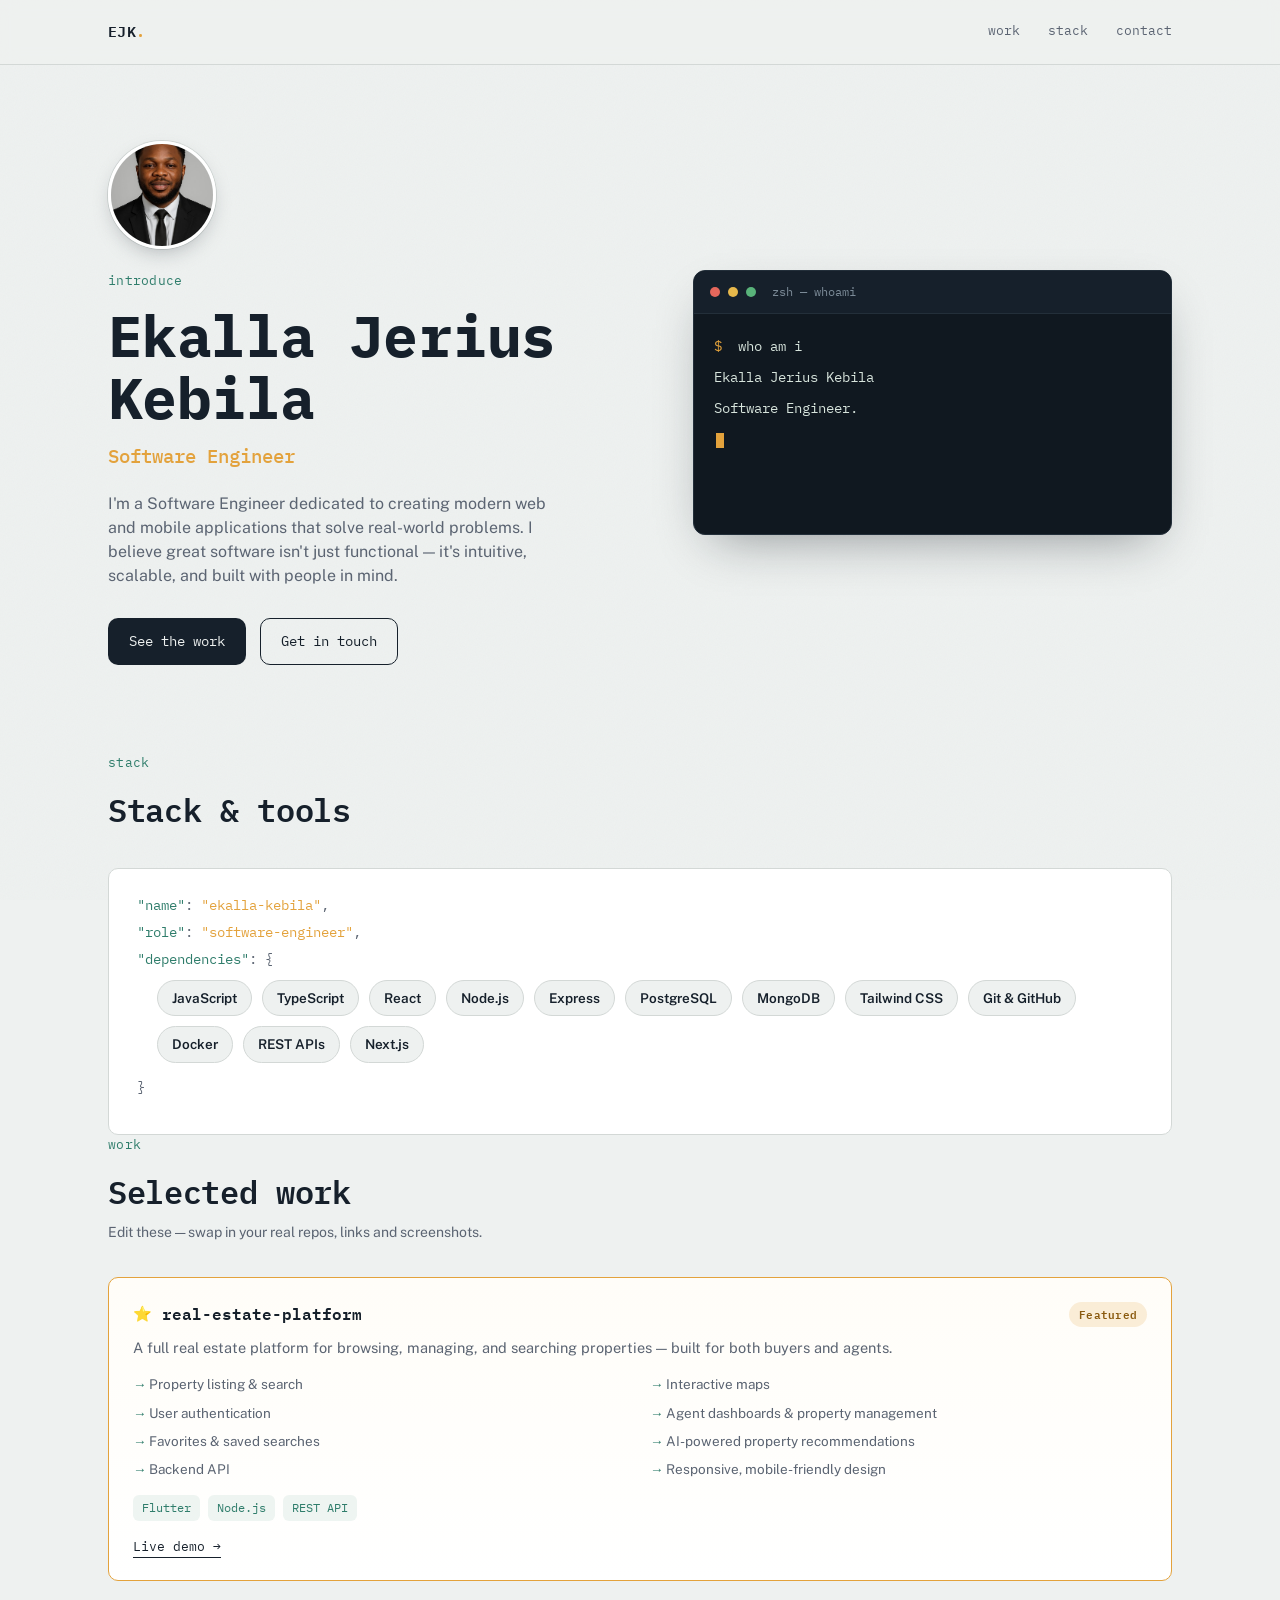
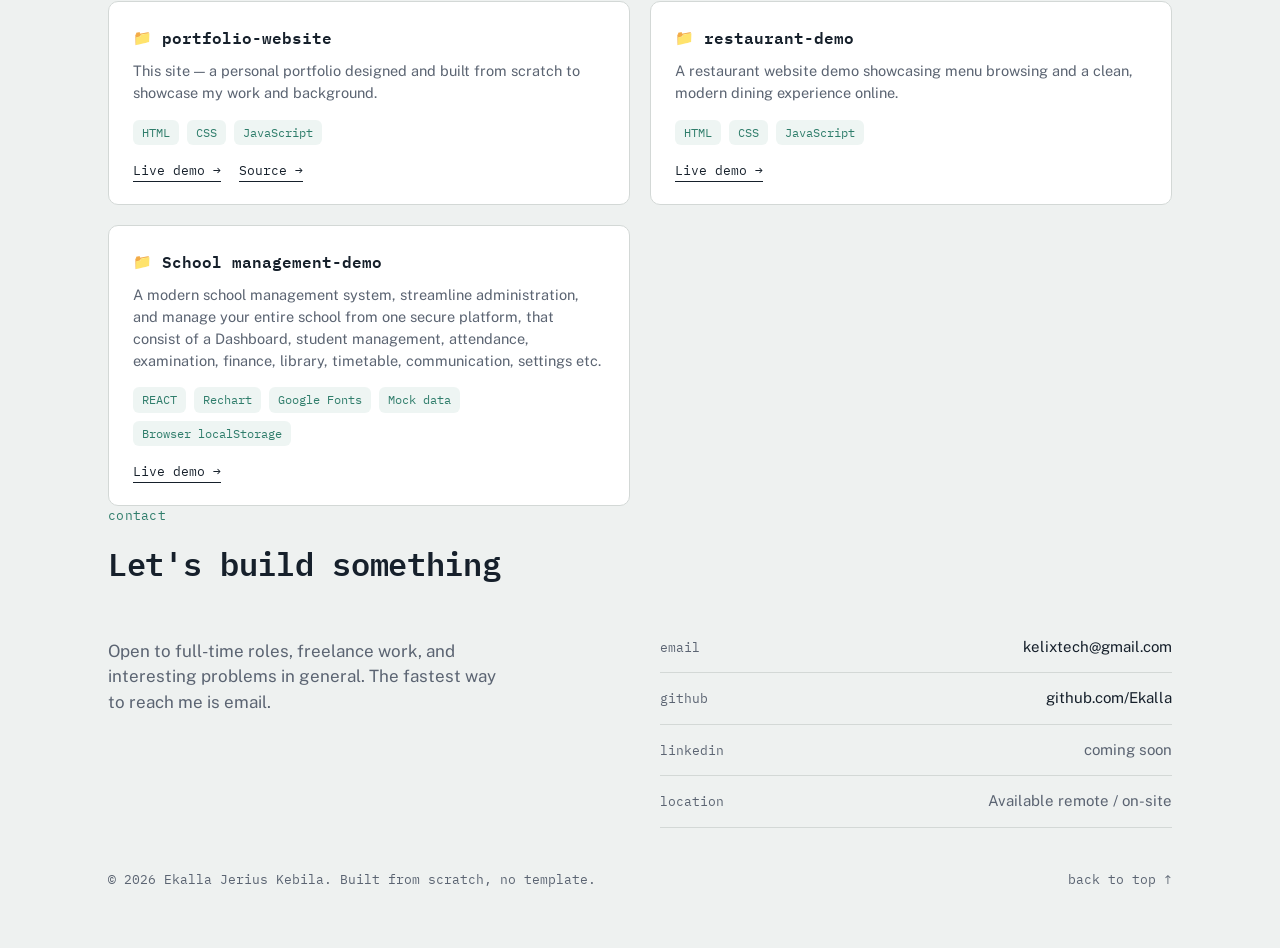
==== commit 4fd6e96d: "Update index.html" ====
--- a/index.html
+++ b/index.html
@@ -175,7 +175,7 @@
           library, timetable, communication, settings etc.
         </p>
         <div class="repo__tags">
-          <span>HTML</span><span>CSS</span><span>JavaScript</span>
+          <span>REACT</span><span>Rechart</span><span>Google Fonts</span><span>Mock data</span><span>Browser localStorage</span>
         </div>
         <div class="repo__links">
           <a href="https://management-system-jerius.netlify.app/" class="repo__link" target="_blank" rel="noopener">Live demo →</a>
